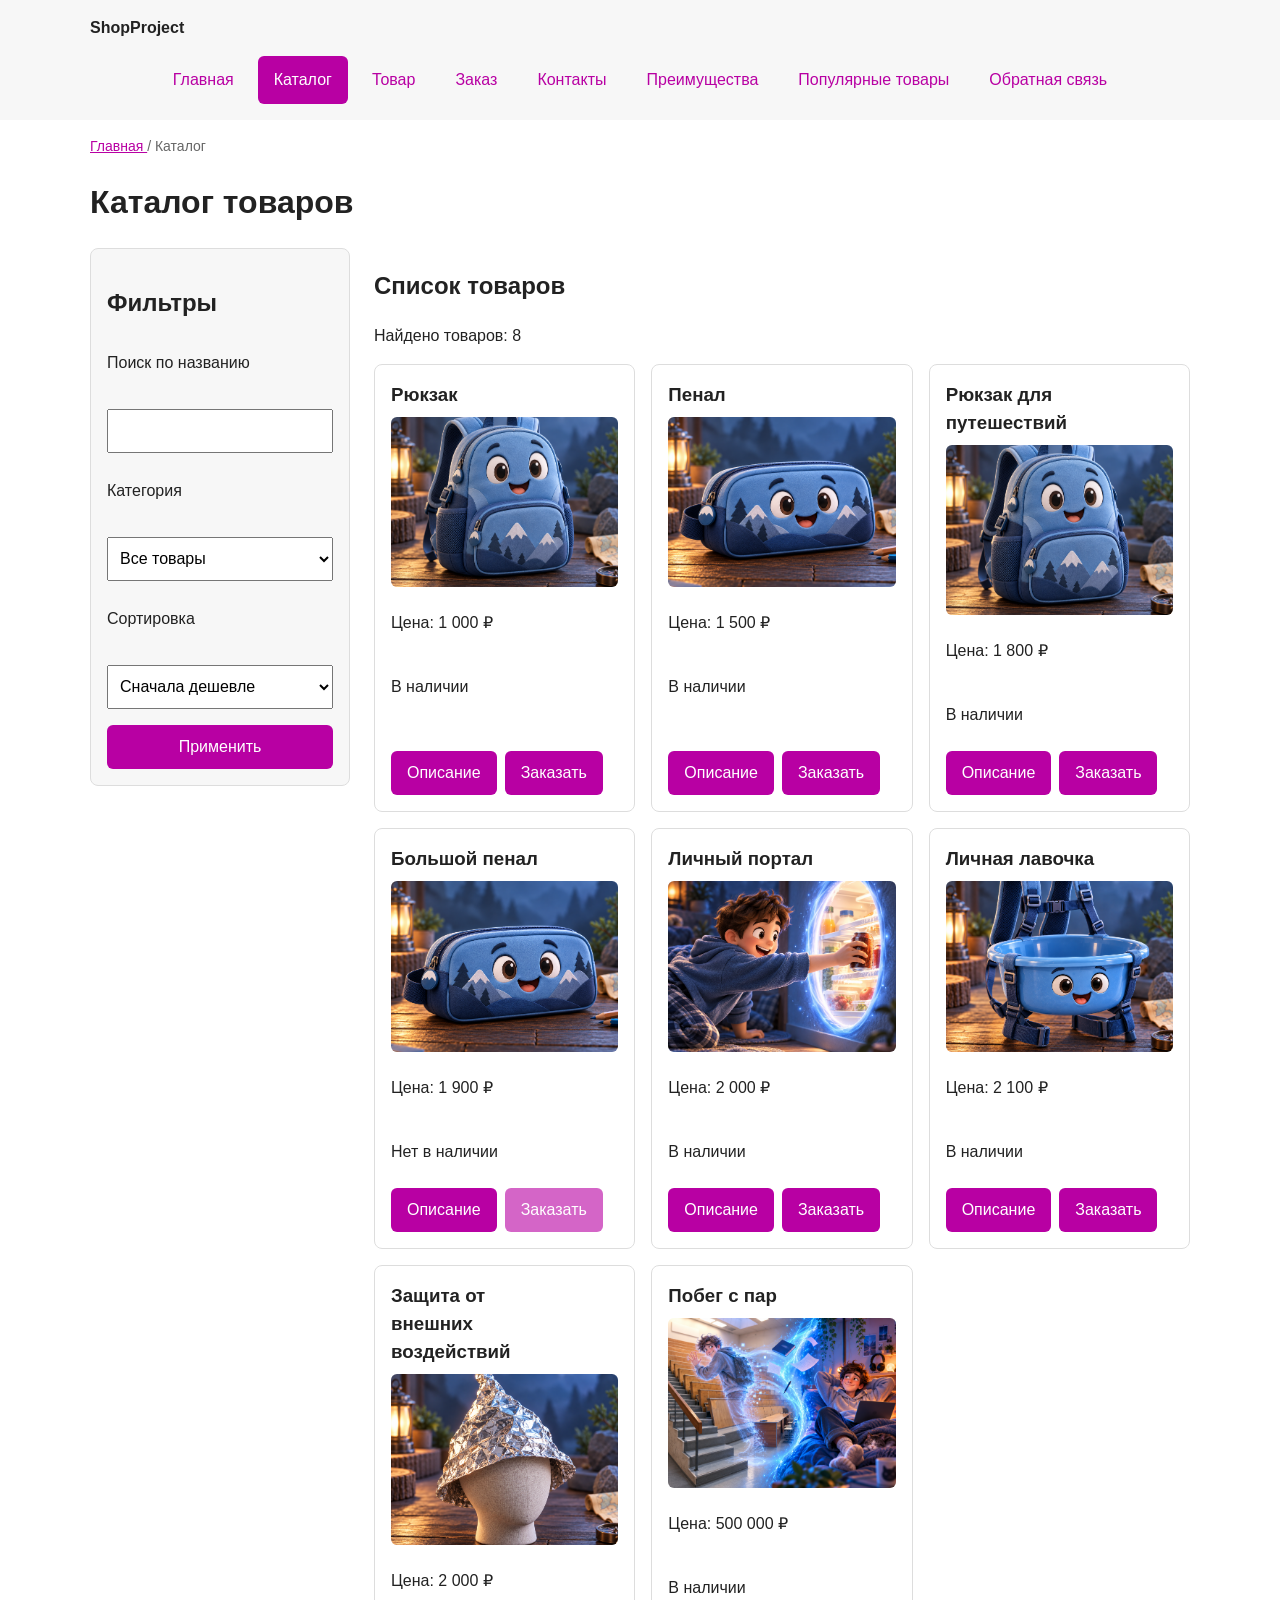
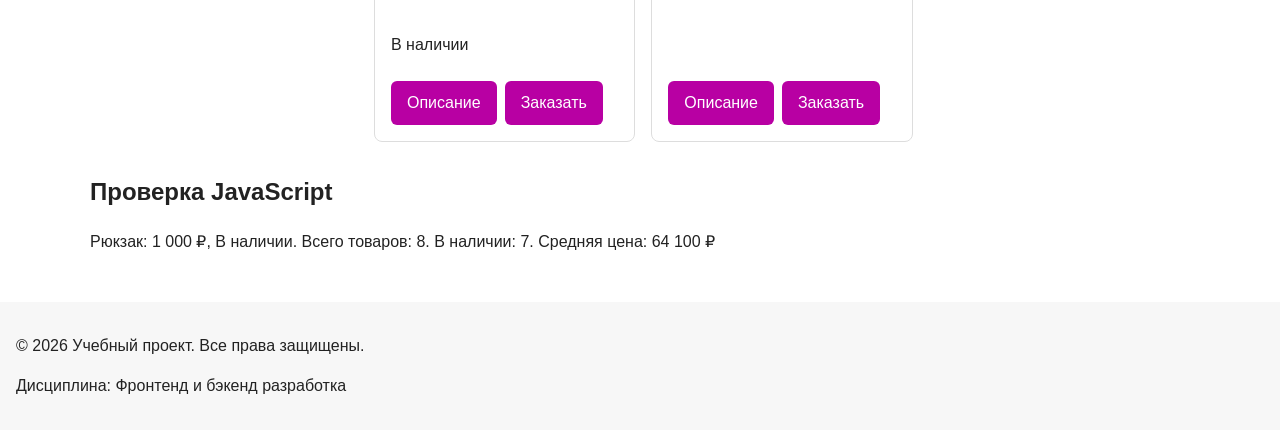
==== catalog.html @ 14b78be0 "feat: implement practices 15-18 basic JavaScript shop" ====
<!DOCTYPE html>
<html lang="ru">
 <head>
  <meta charset="utf-8"/>
  <meta content="width=device-width, initial-scale=1.0" name="viewport"/>
  <meta content="Каталог товаров учебного интернет-магазина." name="description"/>
  <title>
   Каталог товаров — Учебный интернет-магазин
  </title>
  <link href="css/style.css" rel="stylesheet"/>
  <link href="css/responsive.css" rel="stylesheet"/>
  <meta content="website" property="og:type"/>
  <meta content="Учебный интернет-магазин" property="og:title"/>
  <meta content="Учебный frontend-проект интернет-магазина." property="og:description"/>
  <meta content="https://vovelio.github.io/kr4-js-shop/images/preview.jpg" property="og:image"/>
  <script defer="" src="js/data.js">
  </script>
  <script defer="" src="js/catalog.js">
  </script>
  <script defer="" src="js/validation.js">
  </script>
  <script defer="" src="js/main.js">
  </script>
 </head>
 <body>
  <a class="skip-link" href="#main">
   Перейти к основному содержимому
  </a>
  <header class="site-header">
   <div class="site-header__inner">
    <a class="site-header__logo" href="index.html">
     ShopProject
    </a>
    <nav aria-label="Основная навигация" class="site-nav">
     <ul class="site-nav__list">
      <li class="site-nav__item">
       <a class="site-nav__link" href="index.html">
        Главная
       </a>
      </li>
      <li class="site-nav__item">
       <a aria-current="page" class="site-nav__link site-nav__link--active" href="catalog.html">
        Каталог
       </a>
      </li>
      <li class="site-nav__item">
       <a class="site-nav__link" href="product.html">
        Товар
       </a>
      </li>
      <li class="site-nav__item">
       <a class="site-nav__link" href="order.html">
        Заказ
       </a>
      </li>
      <li class="site-nav__item">
       <a class="site-nav__link" href="contacts.html">
        Контакты
       </a>
      </li>
      <li class="site-nav__item">
       <a class="site-nav__link" href="index.html#advantages">
        Преимущества
       </a>
      </li>
      <li class="site-nav__item">
       <a class="site-nav__link" href="index.html#popular">
        Популярные товары
       </a>
      </li>
      <li class="site-nav__item">
       <a class="site-nav__link" href="contacts.html#contacts">
        Обратная связь
       </a>
      </li>
     </ul>
    </nav>
   </div>
  </header>
  <main id="main" tabindex="-1">
   <nav aria-label="Хлебные крошки" class="breadcrumbs">
    <a class="breadcrumbs__link" href="index.html">
     Главная
    </a>
    <span aria-current="page" class="breadcrumbs__current">
     Каталог
    </span>
   </nav>
   <h1>
    Каталог товаров
   </h1>
   <div class="catalog-layout">
    <aside class="catalog-filters">
     <h2>
      Фильтры
     </h2>
     <form action="#" class="filters-form" id="catalog-controls" method="get">
      <label for="catalog-search">
       Поиск по названию
      </label>
      <input id="catalog-search" name="query" type="search"/>
      <label for="catalog-category">
       Категория
      </label>
      <select id="catalog-category" name="category">
       <option value="all">
        Все товары
       </option>
       <option value="everyday">
        На каждый день
       </option>
       <option value="unusual">
        Необычные товары
       </option>
      </select>
      <label for="catalog-sort">
       Сортировка
      </label>
      <select id="catalog-sort" name="sort">
       <option value="asc">
        Сначала дешевле
       </option>
       <option value="desc">
        Сначала дороже
       </option>
      </select>
      <button class="button button--primary" type="submit">
       Применить
      </button>
     </form>
    </aside>
    <section class="catalog-products">
     <h2>
      Список товаров
     </h2>
     <p id="catalog-count" role="status">
     </p>
     <div class="products-grid" id="catalog-products">
     </div>
     <p hidden="" id="catalog-empty">
      Товары не найдены.
     </p>
    </section>
   </div>
   <p class="success-message" hidden="" id="success-message" role="status" tabindex="-1">
    Форма успешно заполнена. Учебный проект: данные никуда не отправляются.
   </p>
   <section class="section">
    <h2>
     Проверка JavaScript
    </h2>
    <p class="product-output">
    </p>
   </section>
  </main>
  <footer class="site-footer">
   <p>
    © 2026 Учебный проект. Все права защищены.
   </p>
   <p>
    Дисциплина: Фронтенд и бэкенд разработка
   </p>
  </footer>
  <dialog aria-labelledby="order-dialog-title" class="order-dialog" id="order-dialog">
   <h2 class="order-dialog__title" id="order-dialog-title">
    Оформление заявки
   </h2>
   <form action="#" class="order-form" id="order-form" method="post" novalidate="">
    <p class="form-note">
     Поля со звёздочкой обязательны.
    </p>
    <input id="selected-product" name="selected-product" type="hidden"/>
    <div class="order-form__field">
     <label class="order-form__label" for="order-name">
      Имя
      *
     </label>
     <input class="order-form__input" id="order-name" name="name" required="" type="text"/>
    </div>
    <div class="order-form__field">
     <label class="order-form__label" for="order-email">
      E-mail
      *
     </label>
     <input autocomplete="email" class="order-form__input" id="order-email" name="email" placeholder="example@mail.ru" required="" type="email"/>
    </div>
    <div class="order-form__field">
     <label class="order-form__label" for="order-phone">
      Телефон
      *
     </label>
     <input aria-describedby="order-phone-help" class="order-form__input" id="order-phone" inputmode="tel" name="phone" pattern="^\+7 \(\d{3}\) \d{3}-\d{2}-\d{2}$" placeholder="+7 (900) 000-00-00" required="" type="tel"/>
     <small id="order-phone-help">
      Формат: +7 (900) 000-00-00
     </small>
    </div>
    <div class="order-form__field">
     <label class="order-form__label" for="order-date">
      Дата связи
     </label>
     <input class="order-form__input" id="order-date" name="date" type="date"/>
    </div>
    <div class="order-form__field">
     <label class="order-form__label" for="order-topic">
      Тема заявки
      *
     </label>
     <select class="order-form__select" id="order-topic" name="topic" required="">
      <option value="">
       Выберите тему
      </option>
      <option value="product">
       Заказ товара
      </option>
      <option value="consultation">
       Консультация
      </option>
      <option value="delivery">
       Доставка
      </option>
     </select>
    </div>
    <div class="order-form__field order-form__field--wide">
     <label class="order-form__label" for="order-comment">
      Комментарий
     </label>
     <textarea class="order-form__textarea" id="order-comment" name="comment" placeholder="Укажите дополнительную информацию" rows="4"></textarea>
    </div>
    <div class="order-form__field order-form__field--wide">
     <label class="order-form__label" for="order-agreement">
      <input id="order-agreement" name="agreement" required="" type="checkbox"/>
      Я согласен на обработку данных
      *
     </label>
    </div>
    <div class="order-form__actions order-form__field--wide">
     <button class="button button--secondary" id="close-order-dialog" type="button">
      Закрыть
     </button>
     <button class="button button--primary" type="submit">
      Отправить заявку
     </button>
    </div>
   </form>
  </dialog>
 </body>
</html>
---- css/style.css ----
/* ===============================
   1. Переменные проекта
   =============================== */

:root {
  /* Основные цвета проекта */
  --color-bg: #ffffff;
  --color-text: #222222;
  --color-muted: #666666;
  --color-primary: #b800a3;
  --color-primary-dark: #003f86;
  --color-border: #dddddd;
  --color-surface: #f7f7f7;
  --color-surface-accent: #eef5ff;
  --color-danger: #b00020;
  --color-success: #176d2b;
  --color-success-bg: #eefaf0;
  --color-white: #ffffff;

  /* Отступы */
  --space-xs: 4px;
  --space-sm: 8px;
  --space-md: 16px;
  --space-lg: 24px;
  --space-xl: 32px;

  /* Скругления */
  --radius-sm: 6px;
  --radius-md: 8px;
  --radius-lg: 12px;

  /* Размеры */
  --container-width: 1100px;
}


/* ===============================
   2. Базовые стили
   =============================== */

* {
  box-sizing: border-box;
}

body {
  margin: 0;
  font-family: Arial, sans-serif;
  line-height: 1.5;
  color: var(--color-text);
  background-color: var(--color-bg);
}

header,
main,
footer {
  padding: var(--space-lg);
}

header {
  background-color: var(--color-surface);
  
}

.site-footer {
  background-color: var(--color-surface);
}

.breadcrumbs {
  max-width: var(--container-width);
  margin: 0 auto var(--space-md);
  font-size: 14px;
  color: var(--color-muted);
}

.breadcrumbs__link {
  color: var(--color-primary);
}

.breadcrumbs__current::before {
  content: " / ";
  color: var(--color-muted);
}

:target {
  outline: 2px dashed var(--color-primary);
  outline-offset: 4px;
}

.filters-form {
  display: grid;
  gap: var(--space-md);
}

.filters-form fieldset {
  margin: 0;
  padding: var(--space-md);
  border: 1px solid var(--color-border);
  border-radius: var(--radius-sm);
}

.filters-form legend {
  font-weight: 700;
}

.filters-form label {
  display: block;
  margin-bottom: var(--space-sm);
}

.filters-form input[type="number"] {
  width: 100%;
  padding: 8px 10px;
  border: 1px solid var(--color-border);
  border-radius: var(--radius-sm);
  font: inherit;
}

.site-header {
  background-color: var(--color-surface);
}

.site-header__inner {
  max-width: var(--container-width);
  margin: 0 auto;
  padding: var(--space-lg);
}

.site-header__logo {
  font-weight: 700;
  color: var(--color-text);
  text-decoration: none;
}

.site-nav__list {
  display: flex;
  flex-wrap: wrap;
  justify-content: center;
  align-items: center;
  gap: var(--space-md);
  padding: 0;
  margin: var(--space-md) 0 0;
  list-style: none;
}

.site-nav__link:hover {
  color: var(--color-white);
  background-color: var(--color-primary);
}

.site-nav__link:focus-visible {
  outline: 2px solid var(--color-primary);
  outline-offset: 3px;
}

.site-nav__link {
  display: inline-block;
  padding: var(--space-sm) var(--space-md);
  color: var(--color-primary);
  text-decoration: none;
  border-radius: var(--radius-sm);
}

.site-nav__link--active {
  color: var(--color-white);
  background-color: var(--color-primary);
}



/* ===============================
   3. Общие элементы интерфейса
   =============================== */

a {
  color: var(--color-primary);
}

a:hover {
  color: var(--color-primary-dark);
}

a:focus-visible {
  outline: 2px solid var(--color-primary);
  outline-offset: 3px;
}

.button {
  display: inline-block;
  padding: var(--space-sm) var(--space-md);
  border: none;
  border-radius: var(--radius-sm);
  font: inherit;
  text-decoration: none;
  cursor: pointer;
}

.button--primary {
  color: var(--color-white);
  background-color: var(--color-primary);
}

.button--primary:hover {
  background-color: var(--color-primary-dark);
  color: var(--color-white);
}

.button--secondary {
  color: var(--color-primary);
  background-color: transparent;
  border: 1px solid var(--color-primary);
}

.button--secondary:hover {
  color: var(--color-white);
  background-color: var(--color-primary);
}

.button:disabled,
.button--disabled {
  opacity: 0.6;
  cursor: not-allowed;
}

.product {
  max-width: var(--container-width);
  margin: 0 auto var(--space-xl);

  display: grid;
  grid-template-columns: 1fr 1fr;
  gap: var(--space-lg);
  align-items: start;
}


.products-grid {
  display: grid;
  grid-template-columns: repeat(3, 1fr);
  gap: var(--space-lg);
}

/* ===============================
   4. Компоненты страницы
   =============================== */

.hero {
  max-width: var(--container-width);
  margin: 0 auto var(--space-xl);
  padding: var(--space-xl) var(--space-lg);
  border-radius: var(--radius-lg);
  place-content: center;

  background-image: url("../images/sleep-student.png");
  background-size: cover;
  background-position: center;
  background-repeat: no-repeat;

  height: 640px;
}

.section {
  max-width: var(--container-width);
  margin: 0 auto var(--space-xl);
}

.section h2 {
  margin-top: 0;
}

.product-card {
  position: relative;
  display: flex;
  flex-direction: column;
  gap: var(--space-sm);
  padding: var(--space-md);
  border: 1px solid var(--color-border);
  border-radius: var(--radius-md);
  background-color: var(--color-bg);
}
.product__content {
  padding: var(--space-lg);
  border: 1px solid var(--color-primary);
  border-radius: var(--radius-md);
  background-color: var(--color-bg);
}

.catalog-layout {
  max-width: var(--container-width);
  margin: 0 auto var(--space-xl);
  display: grid;
  grid-template-columns: 260px 1fr;
  grid-template-areas: "filters products";
  gap: var(--space-lg);
}

.catalog-filters {
  position: sticky;
  top: var(--space-md);
  align-self: start;

  grid-area: filters;
  padding: var(--space-md);
  border: 1px solid var(--color-border);
  border-radius: var(--radius-md);
  background-color: var(--color-surface);
}
.catalog-products {
  grid-area: products;
}

.product-card__badge {
  position: absolute;
  top: var(--space-sm);
  right: var(--space-sm);
  z-index: 1;

  padding: 4px 8px;
  color: var(--color-white);
  border-radius: var(--radius-sm);
}

.product-card__badge-hit {
  background-color: var(--color-primary);
}

.product-card__badge-discount {
  background-color: var(--color-danger);
}


.product-card:hover {
  border-color: var(--color-primary);
}

.product-card--featured {
  border-color: var(--color-primary);
}

.product-card--discount {
  border-color: var(--color-danger);
}

.product-card__title {
  margin: 0;
  color: var(--color-text);
}
.product-card__description {
  margin: 0;
  color: var(--color-muted);
}

.product-card__price {
  margin: 0;
  font-weight: 700;
}

.product-card--discount .product-card__price {
  color: var(--color-danger);
}

.product-card__button {
  align-self: flex-start;
}

.product-card__actions {
  margin-top: auto;
  display: flex;
  flex-direction: row;
  align-items: flex-start;
  gap: var(--space-sm);
}

.product-card__image{
  width: 100%;
  height: auto;
  border-radius: var(--radius-sm);
}

.product-table {
  width: 100%;
  border-collapse: collapse;
  margin-top: var(--space-md);
}

.product-table th,
.product-table td {
  padding: var(--space-sm) var(--space-md);
  border: 1px solid var(--color-border);
  text-align: left;
}

.product-table th {
  background-color: var(--color-surface);
}

.product-table caption {
  margin-bottom: var(--space-sm);
  font-weight: 700;
  text-align: left;
}
.aside-info {
  max-width: var(--container-width);
  margin: 0 auto var(--space-xl);
  padding: var(--space-md);
  border-left: 4px solid var(--color-primary);
  background-color: var(--color-surface);
}

html {
  scroll-behavior: smooth;
}


/* ===============================
   5. Форма и модальное окно
   =============================== */


.contact-form {
  max-width: 600px;
}

.contact-form__field {
  margin-bottom: var(--space-md);
}

.contact-form__label {
  display: block;
  margin-bottom: var(--space-xs);
}

.contact-form__input,
.contact-form__select,.contact-form__textarea {
  width: 100%;
  padding: 10px 12px;
  border: 1px solid var(--color-border);
  border-radius: var(--radius-sm);
  font: inherit;
}

.contact-form__input,
.contact-form__select {
  height: 44px;
} 

.contact-form__select {
  background-color: var(--color-bg);
}

.contact-form__input:hover,
.contact-form__select:hover,
.contact-form__textarea:hover {
  border-color: var(--color-primary);
}

.contact-form__input:focus-visible,
.contact-form__select:focus-visible,
.contact-form__textarea:focus-visible {
  outline: 2px solid var(--color-primary);
  outline-offset: 3px;
}

.catalog-filters__title {
  margin-top: 0;
}
.order-dialog {
  width: min(100% - 32px, 560px);
  padding: var(--space-lg);
  border: none;
  border-radius: var(--radius-lg);
}

.order-dialog::backdrop {
  background-color: rgba(0, 0, 0, 0.5);
}

.order-form {
  max-width: 600px;
}

.order-form__field {
  margin-bottom: var(--space-md);
}

.order-form__label {
  display: block;
  margin-bottom: var(--space-xs);
}

.order-form__input,
.order-form__select,
.order-form__textarea {
  width: 100%;
  padding: 10px 12px;
  border: 1px solid var(--color-border);
  border-radius: var(--radius-sm);
  font: inherit;
}

.order-form__input,
.order-form__select {
  height: 44px;
}

.order-form__select {
  background-color: var(--color-bg);
}

.order-form__input:hover,
.order-form__select:hover,
.order-form__textarea:hover {
  border-color: var(--color-primary);
}

.order-form__input:focus-visible,
.order-form__select:focus-visible,
.order-form__textarea:focus-visible {
  outline: 2px solid var(--color-primary);
  outline-offset: 3px;
}

.order-form__actions {
  display: flex;
  gap: var(--space-md);
  margin-top: var(--space-lg);
}

.order-dialog__title {
  margin-top: 0;
}

[aria-invalid="true"] {
  border-color: var(--color-danger);
}

.success-message {
  max-width: var(--container-width);
  margin: var(--space-lg) auto;
  padding: var(--space-md);
  border-left: 4px solid var(--color-success);
  background-color: var(--color-success-bg);
}
---- css/responsive.css ----
*,
*::before,
*::after {
  box-sizing: border-box;
}

img,
video {
  max-width: 100%;
  height: auto;
}

header,
main,
footer {
  padding: 16px;
}

.site-header__inner {
  margin-inline: auto;
  padding: 0;
}

.section,
.hero,
.catalog-layout,
.product,
.breadcrumbs,
.aside-info {
  width: 100%;
  max-width: var(--container-width);
  margin-inline: auto;
}

.site-nav__list {
  flex-direction: column;
  align-items: stretch;
  gap: 8px;
}

.site-nav__link {
  display: block;
  padding: 12px 16px;
}

.hero {
  display: grid;
  gap: 24px;
  align-items: center;
  height: auto;
  padding: clamp(16px, 4vw, 32px);
  background-image: none;
  background-color: var(--color-surface-accent);
}

.hero__title {
  margin-top: 0;
  font-size: clamp(28px, 5vw, 48px);
  line-height: 1.15;
}

.hero__image {
  display: block;
  width: 100%;
  border-radius: var(--radius-md);
}

.products-grid {
  grid-template-columns: minmax(0, 1fr);
  gap: 16px;
}

.product-card,
.catalog-products,
.product__content,
.product__media,
.order-form__field {
  min-width: 0;
}

.product-card__title,
.product-card__description,
.product__content {
  overflow-wrap: anywhere;
}

.product-card__image {
  display: block;
  aspect-ratio: 4 / 3;
  object-fit: cover;
}

.product-card__actions,
.order-form__actions {
  flex-wrap: wrap;
}

.button {
  min-height: 44px;
  padding: 10px 16px;
}

.catalog-layout {
  grid-template-columns: minmax(0, 1fr);
  grid-template-areas: none;
}

.catalog-filters,
.catalog-products {
  grid-area: auto;
}

.catalog-filters {
  position: static;
  order: -1;
}

.product {
  grid-template-columns: minmax(0, 1fr);
}

.order-form {
  display: grid;
  gap: 16px;
  max-width: 100%;
}

.order-form__field {
  margin-bottom: 0;
}

.order-form__field--wide {
  grid-column: 1 / -1;
}

.order-form__input,
.order-form__select,
.order-form__textarea,
.contact-form__input,
.contact-form__textarea,
.contact-form__select,
.filters-form input[type="number"] {
  width: 100%;
  min-width: 0;
  min-height: 44px;
  font-size: 16px;
}

.order-form__textarea,
.contact-form__textarea {
  min-height: 120px;
  resize: vertical;
}

.table-wrapper {
  width: 100%;
  overflow-x: auto;
  -webkit-overflow-scrolling: touch;
}

.product-table {
  min-width: 640px;
}

.order-dialog {
  width: min(100% - 32px, 560px);
  max-height: calc(100dvh - 32px);
  overflow: auto;
}

@media (min-width: 640px) {
  .products-grid {
    grid-template-columns: repeat(2, minmax(0, 1fr));
  }
}

@media (min-width: 768px) {
  .site-nav__list {
    flex-direction: row;
    flex-wrap: wrap;
    align-items: center;
  }

  .order-form {
    grid-template-columns: repeat(2, minmax(0, 1fr));
  }
}

@media (min-width: 900px) {
  .hero,
  .product {
    grid-template-columns: repeat(2, minmax(0, 1fr));
  }
}

@media (min-width: 1024px) {
  .products-grid {
    grid-template-columns: repeat(3, minmax(0, 1fr));
  }

  .catalog-layout {
    grid-template-columns: 260px minmax(0, 1fr);
    align-items: start;
  }

  .catalog-filters {
    position: sticky;
    top: 16px;
    order: initial;
  }

  .catalog-products .products-grid {
    grid-template-columns: repeat(2, minmax(0, 1fr));
  }
}

@media (min-width: 1280px) {
  .catalog-products .products-grid {
    grid-template-columns: repeat(3, minmax(0, 1fr));
  }
}

/* Практика №13: доступность клавиатуры и фокуса. */
:focus-visible {
  outline: 3px solid var(--color-primary-dark);
  outline-offset: 3px;
}

.skip-link {
  position: absolute;
  top: -100px;
  left: 16px;
  z-index: 1000;
  padding: 12px 16px;
  color: #fff;
  background: #111;
  border-radius: 6px;
}

.skip-link:focus,
.skip-link:focus-visible {
  top: 16px;
  color: #fff;
}

.form-note {
  grid-column: 1 / -1;
}

.filters-form label,
.order-form__field--wide > label {
  min-height: 44px;
  padding-block: 10px;
}

@media (prefers-reduced-motion: reduce) {
  html {
    scroll-behavior: auto;
  }
}

main > h1 {
  max-width: var(--container-width);
  margin-inline: auto;
}

.product-card__title {
  padding-right: 64px;
}

.filters-form input[type="search"],
.filters-form select {
  width: 100%;
  min-width: 0;
  min-height: 44px;
  padding: 8px;
  font: inherit;
}
.form-error { color: var(--color-danger); margin: 4px 0; }
.is-invalid { border-color: var(--color-danger); }
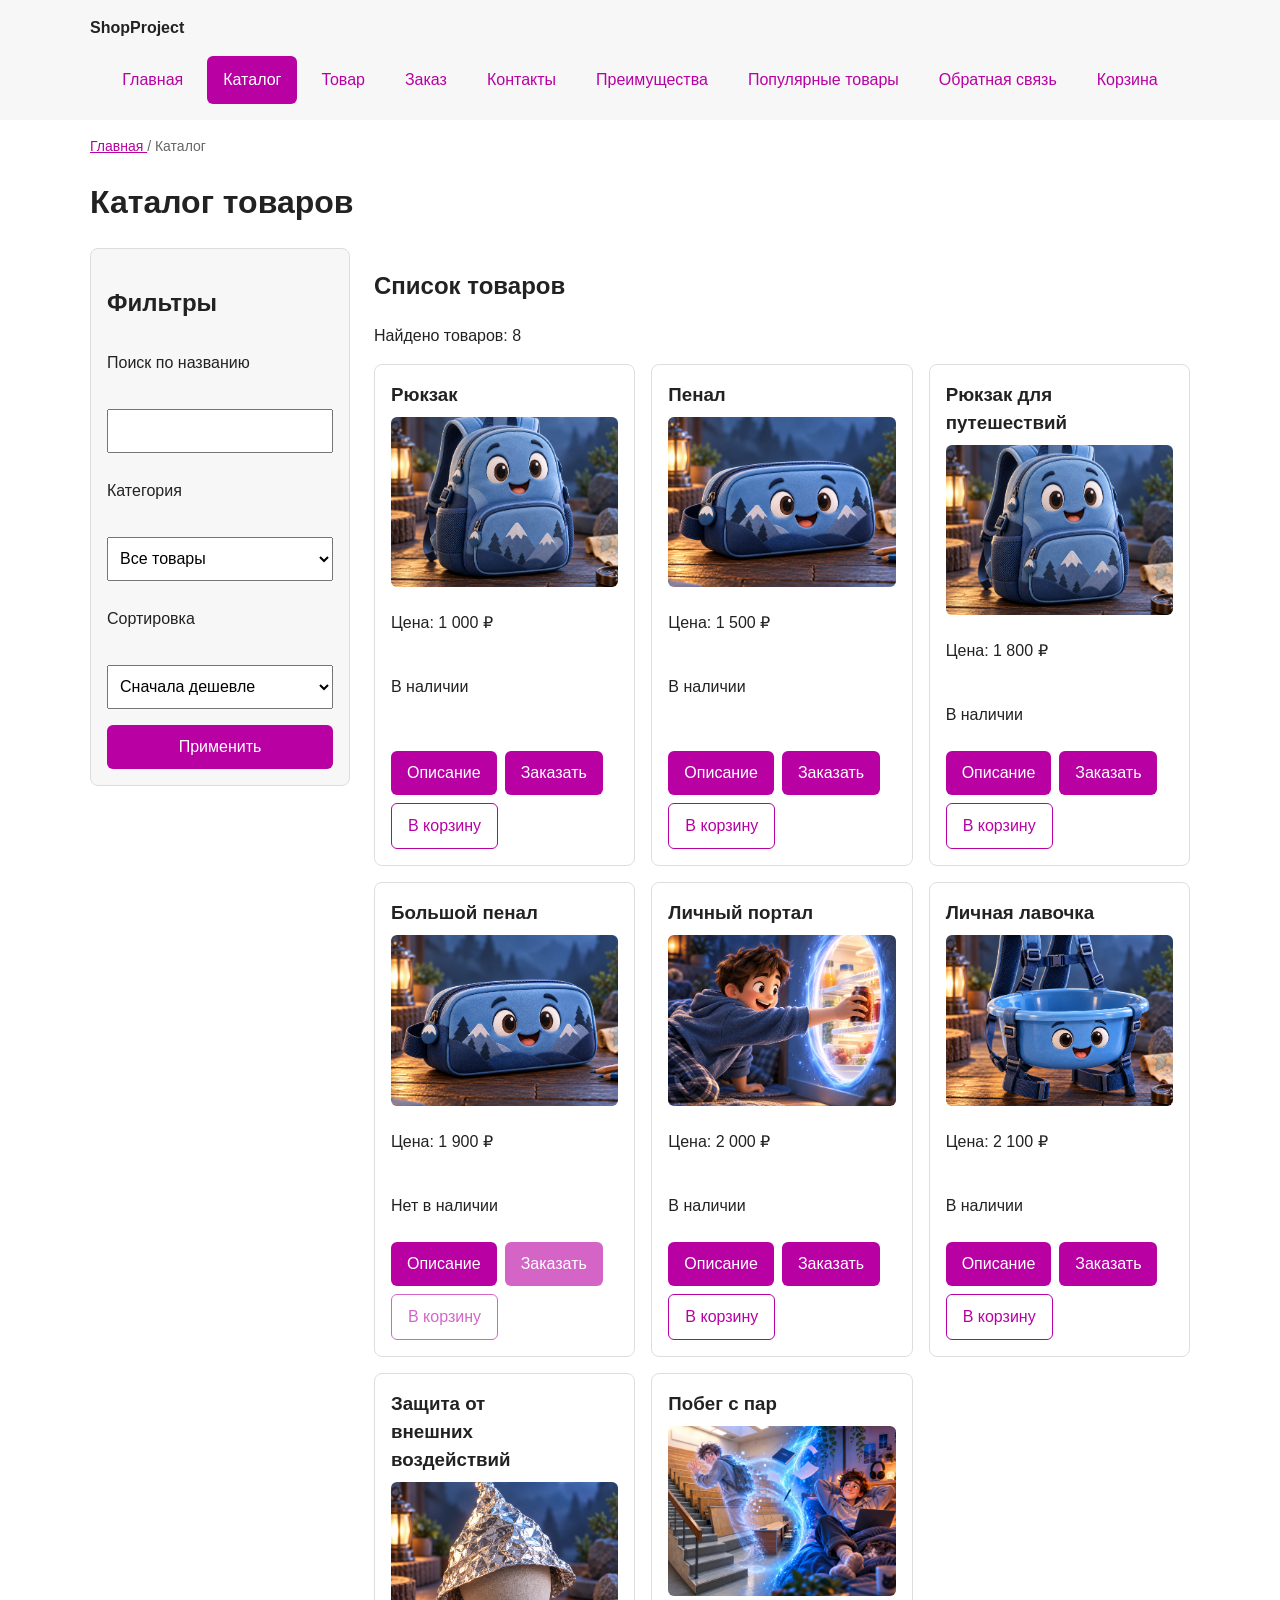
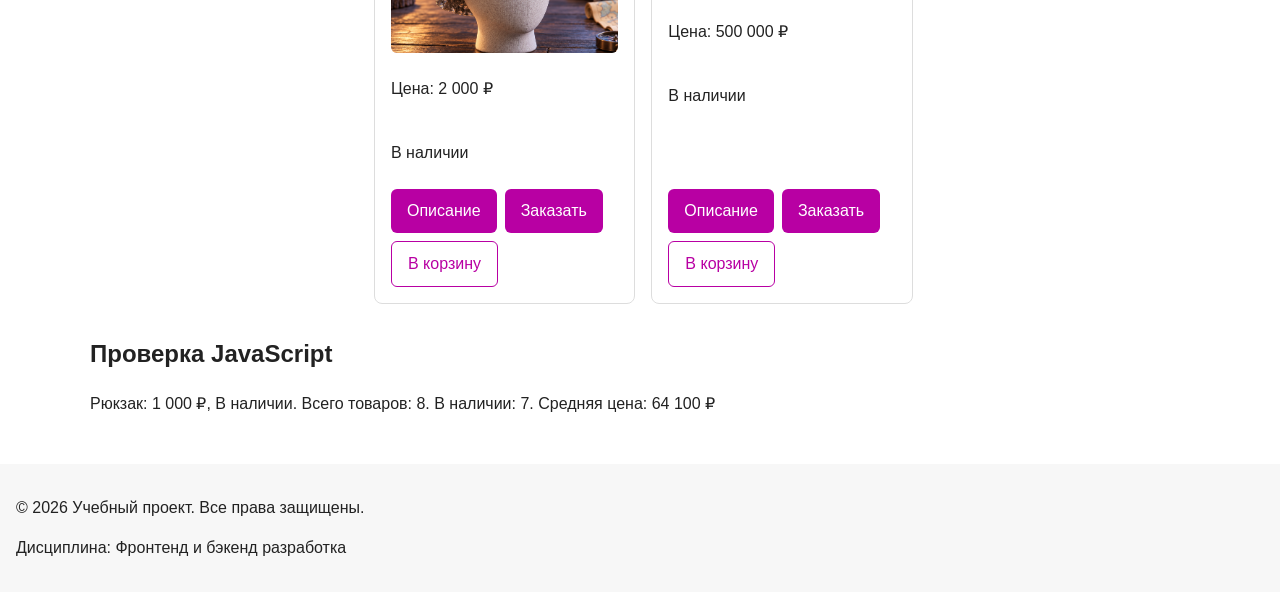
==== commit 9a1857c0: "feat: add simple cart and promo code and simplify JavaScript" ====
--- a/catalog.html
+++ b/catalog.html
@@ -19,6 +19,8 @@
   </script>
   <script defer="" src="js/validation.js">
   </script>
+  <script defer="" src="js/cart.js">
+  </script>
   <script defer="" src="js/main.js">
   </script>
  </head>
@@ -71,6 +73,11 @@
       <li class="site-nav__item">
        <a class="site-nav__link" href="contacts.html#contacts">
         Обратная связь
+       </a>
+      </li>
+      <li class="site-nav__item">
+       <a class="site-nav__link" href="cart.html">
+        Корзина
        </a>
       </li>
      </ul>
@@ -189,7 +196,7 @@
       Телефон
       *
      </label>
-     <input aria-describedby="order-phone-help" class="order-form__input" id="order-phone" inputmode="tel" name="phone" pattern="^\+7 \(\d{3}\) \d{3}-\d{2}-\d{2}$" placeholder="+7 (900) 000-00-00" required="" type="tel"/>
+     <input aria-describedby="order-phone-help" class="order-form__input" id="order-phone" inputmode="tel" name="phone" placeholder="+7 (900) 000-00-00" required="" type="tel"/>
      <small id="order-phone-help">
       Формат: +7 (900) 000-00-00
      </small>
--- a/css/responsive.css
+++ b/css/responsive.css
@@ -278,3 +278,18 @@
 }
 .form-error { color: var(--color-danger); margin: 4px 0; }
 .is-invalid { border-color: var(--color-danger); }
+
+.cart-item {
+  border: 1px solid var(--color-border);
+  border-radius: 8px;
+  padding: 16px;
+  margin-bottom: 16px;
+}
+.cart-item input {
+  width: 80px;
+  min-height: 44px;
+  margin: 0 16px;
+  font: inherit;
+}
+
+[hidden] { display: none !important; }
